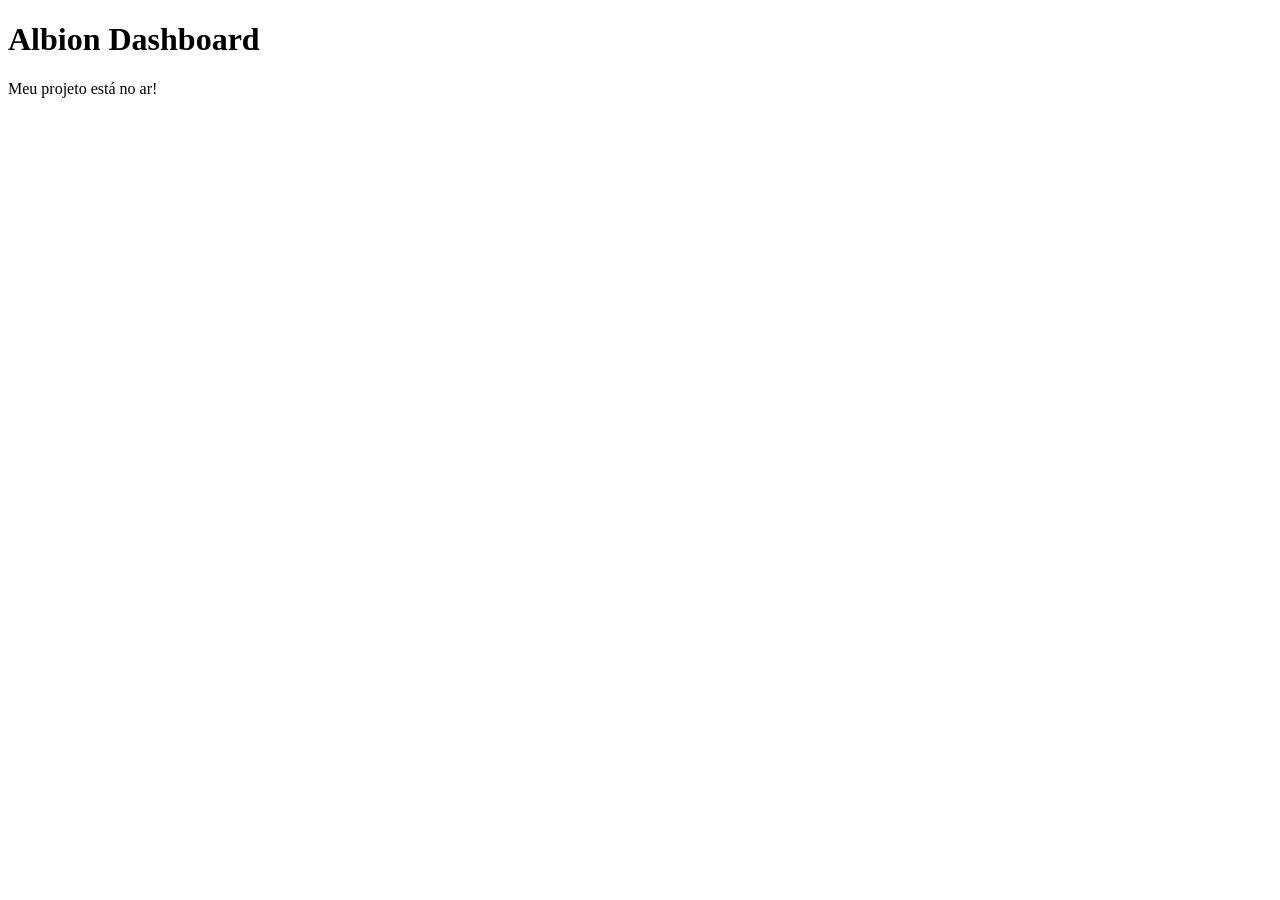
==== index.html @ a46859ca "primeira pagina" ====
<!DOCTYPE html>
<html lang="pt-BR">
<head>
  <meta charset="UTF-8">
  <meta name="viewport" content="width=device-width, initial-scale=1">
  <title>Albion Dashboard</title>
</head>
<body>
  <h1>Albion Dashboard</h1>
  <p>Meu projeto está no ar!</p>
</body>
</html>
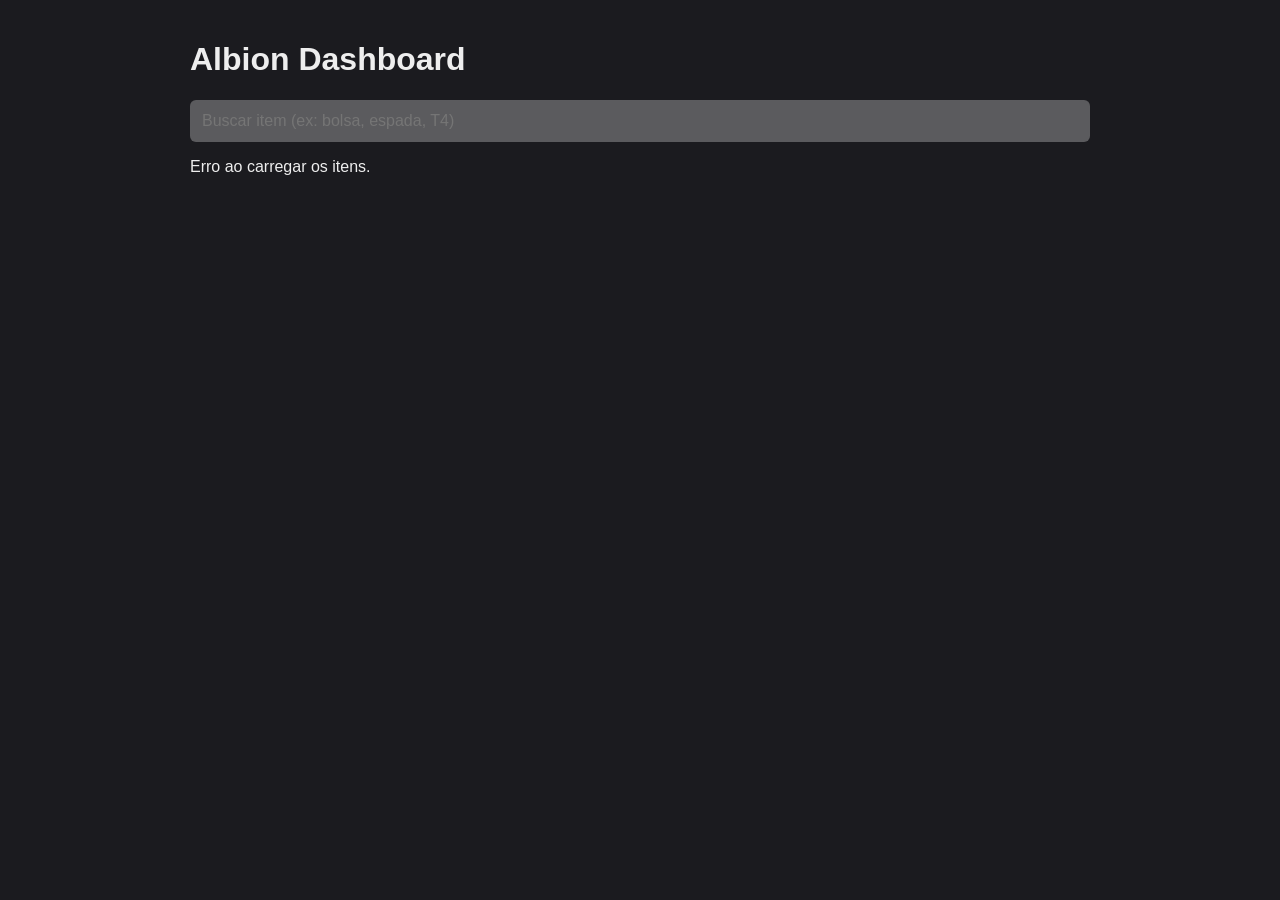
==== commit f2c06ec4: "Lista de Itens" ====
--- a/index.html
+++ b/index.html
@@ -4,9 +4,61 @@
   <meta charset="UTF-8">
   <meta name="viewport" content="width=device-width, initial-scale=1">
   <title>Albion Dashboard</title>
+  <style>
+    body { font-family: Arial, sans-serif; background: #1b1b1f; color: #eee; max-width: 900px; margin: 0 auto; padding: 20px; }
+    input { width: 100%; padding: 12px; font-size: 16px; border-radius: 6px; border: none; box-sizing: border-box; }
+    .item { display: flex; align-items: center; gap: 12px; padding: 8px; border-bottom: 1px solid #333; }
+    .item img { width: 48px; height: 48px; }
+    .id { color: #999; font-size: 12px; }
+  </style>
 </head>
 <body>
   <h1>Albion Dashboard</h1>
-  <p>Meu projeto está no ar!</p>
+  <input id="busca" placeholder="Buscar item (ex: bolsa, espada, T4)" disabled>
+  <p id="aviso">Carregando itens... (pode levar alguns segundos)</p>
+  <div id="lista"></div>
+
+  <script>
+    const URL_ITENS = "https://raw.githubusercontent.com/ao-data/ao-bin-dumps/master/formatted/items.json";
+    const campo = document.getElementById("busca");
+    const aviso = document.getElementById("aviso");
+    const lista = document.getElementById("lista");
+    let itens = [];
+
+    function nomeDoItem(item) {
+      const nomes = item.LocalizedNames;
+      if (!nomes) return item.UniqueName;
+      return nomes["PT-BR"] || nomes["EN-US"] || item.UniqueName;
+    }
+
+    function mostrar(texto) {
+      const t = texto.toLowerCase();
+      const achados = itens
+        .filter(i => (nomeDoItem(i) + " " + i.UniqueName).toLowerCase().includes(t))
+        .slice(0, 50);
+
+      lista.innerHTML = achados.map(i => `
+        <div class="item">
+          <img src="https://render.albiononline.com/v1/item/${i.UniqueName}.png?size=64" alt="">
+          <div>
+            <div>${nomeDoItem(i)}</div>
+            <div class="id">${i.UniqueName}</div>
+          </div>
+        </div>`).join("");
+
+      aviso.textContent = achados.length + " itens mostrados (máximo de 50)";
+    }
+
+    fetch(URL_ITENS)
+      .then(r => r.json())
+      .then(dados => {
+        itens = dados.filter(i => i.LocalizedNames);
+        campo.disabled = false;
+        mostrar("");
+      })
+      .catch(() => { aviso.textContent = "Erro ao carregar os itens."; });
+
+    campo.addEventListener("input", () => mostrar(campo.value));
+  </script>
 </body>
-</html>
+</html>
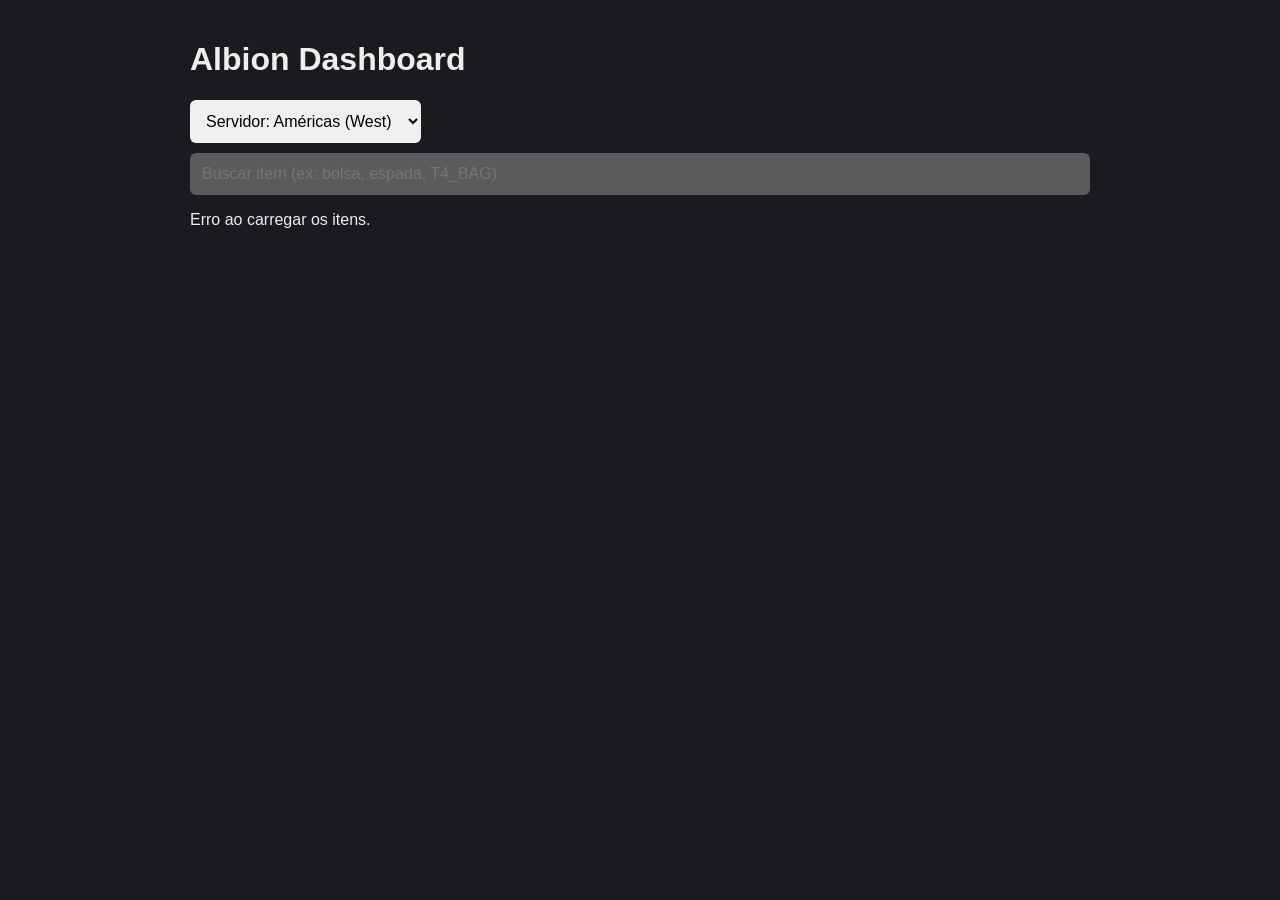
==== commit 7821e6b6: "Atualização lista de item" ====
--- a/index.html
+++ b/index.html
@@ -6,15 +6,31 @@
   <title>Albion Dashboard</title>
   <style>
     body { font-family: Arial, sans-serif; background: #1b1b1f; color: #eee; max-width: 900px; margin: 0 auto; padding: 20px; }
-    input { width: 100%; padding: 12px; font-size: 16px; border-radius: 6px; border: none; box-sizing: border-box; }
-    .item { display: flex; align-items: center; gap: 12px; padding: 8px; border-bottom: 1px solid #333; }
+    input, select { padding: 12px; font-size: 16px; border-radius: 6px; border: none; box-sizing: border-box; }
+    input { width: 100%; margin-top: 10px; }
+    .item { display: flex; align-items: center; gap: 12px; padding: 8px; border-bottom: 1px solid #333; cursor: pointer; }
+    .item:hover { background: #2a2a30; }
     .item img { width: 48px; height: 48px; }
     .id { color: #999; font-size: 12px; }
+    #precos { background: #25252b; border-radius: 8px; padding: 12px; margin: 16px 0; }
+    table { width: 100%; border-collapse: collapse; margin-top: 8px; }
+    th, td { text-align: left; padding: 6px 8px; border-bottom: 1px solid #333; }
+    th { color: #aaa; font-size: 13px; }
+    .melhor { color: #5fd068; font-weight: bold; }
+    .nota { color: #999; font-size: 12px; margin-top: 8px; }
   </style>
 </head>
 <body>
   <h1>Albion Dashboard</h1>
-  <input id="busca" placeholder="Buscar item (ex: bolsa, espada, T4)" disabled>
+
+  <select id="servidor">
+    <option value="west">Servidor: Américas (West)</option>
+    <option value="europe">Servidor: Europa</option>
+    <option value="east">Servidor: Ásia (East)</option>
+  </select>
+  <input id="busca" placeholder="Buscar item (ex: bolsa, espada, T4_BAG)" disabled>
+
+  <div id="precos" hidden></div>
   <p id="aviso">Carregando itens... (pode levar alguns segundos)</p>
   <div id="lista"></div>
 
@@ -23,12 +39,26 @@
     const campo = document.getElementById("busca");
     const aviso = document.getElementById("aviso");
     const lista = document.getElementById("lista");
+    const caixa = document.getElementById("precos");
     let itens = [];
 
     function nomeDoItem(item) {
       const nomes = item.LocalizedNames;
       if (!nomes) return item.UniqueName;
       return nomes["PT-BR"] || nomes["EN-US"] || item.UniqueName;
+    }
+
+    function formatar(n) {
+      return n > 0 ? n.toLocaleString("pt-BR") : "—";
+    }
+
+    function haQuanto(data) {
+      if (!data || data.startsWith("0001")) return "—";
+      const dt = new Date(data.endsWith("Z") ? data : data + "Z");
+      const min = Math.round((Date.now() - dt) / 60000);
+      if (min < 60) return min + " min";
+      if (min < 1440) return Math.round(min / 60) + " h";
+      return Math.round(min / 1440) + " d";
     }
 
     function mostrar(texto) {
@@ -38,7 +68,7 @@
         .slice(0, 50);
 
       lista.innerHTML = achados.map(i => `
-        <div class="item">
+        <div class="item" data-id="${i.UniqueName}">
           <img src="https://render.albiononline.com/v1/item/${i.UniqueName}.png?size=64" alt="">
           <div>
             <div>${nomeDoItem(i)}</div>
@@ -46,7 +76,53 @@
           </div>
         </div>`).join("");
 
-      aviso.textContent = achados.length + " itens mostrados (máximo de 50)";
+      aviso.textContent = achados.length + " itens mostrados (máximo de 50). Clique em um item para ver os preços.";
+    }
+
+    async function carregarPrecos(id) {
+      const item = itens.find(i => i.UniqueName === id);
+      const servidor = document.getElementById("servidor").value;
+      caixa.hidden = false;
+      caixa.innerHTML = "Buscando preços...";
+      caixa.scrollIntoView({ behavior: "smooth" });
+
+      try {
+        const url = `https://${servidor}.albion-online-data.com/api/v2/stats/prices/${id}.json?qualities=1`;
+        const resposta = await fetch(url);
+        const dados = await resposta.json();
+        const linhas = dados.filter(d => d.sell_price_min > 0 || d.buy_price_max > 0);
+
+        if (linhas.length === 0) {
+          caixa.innerHTML = `<h2>${nomeDoItem(item)}</h2><p>Sem preços registrados para este item neste servidor.</p>`;
+          return;
+        }
+
+        const menorVenda = Math.min(...linhas.filter(d => d.sell_price_min > 0).map(d => d.sell_price_min));
+        const maiorCompra = Math.max(...linhas.map(d => d.buy_price_max));
+
+        linhas.sort((a, b) => a.city.localeCompare(b.city));
+
+        caixa.innerHTML = `
+          <h2>${nomeDoItem(item)} <span class="id">${id}</span></h2>
+          <table>
+            <tr>
+              <th>Cidade</th>
+              <th>Venda (menor)</th><th>Atualizado</th>
+              <th>Compra (maior)</th><th>Atualizado</th>
+            </tr>
+            ${linhas.map(d => `
+              <tr>
+                <td>${d.city}</td>
+                <td class="${d.sell_price_min === menorVenda ? "melhor" : ""}">${formatar(d.sell_price_min)}</td>
+                <td>${haQuanto(d.sell_price_min_date)}</td>
+                <td class="${d.buy_price_max === maiorCompra ? "melhor" : ""}">${formatar(d.buy_price_max)}</td>
+                <td>${haQuanto(d.buy_price_max_date)}</td>
+              </tr>`).join("")}
+          </table>
+          <p class="nota">Qualidade normal. Verde: menor preço de venda (onde comprar) e maior preço de compra (onde vender). Os preços são enviados por jogadores, então confira a coluna "Atualizado".</p>`;
+      } catch (erro) {
+        caixa.innerHTML = "Erro ao buscar os preços. Tente novamente.";
+      }
     }
 
     fetch(URL_ITENS)
@@ -59,6 +135,11 @@
       .catch(() => { aviso.textContent = "Erro ao carregar os itens."; });
 
     campo.addEventListener("input", () => mostrar(campo.value));
+
+    lista.addEventListener("click", (e) => {
+      const alvo = e.target.closest(".item");
+      if (alvo) carregarPrecos(alvo.dataset.id);
+    });
   </script>
 </body>
 </html>
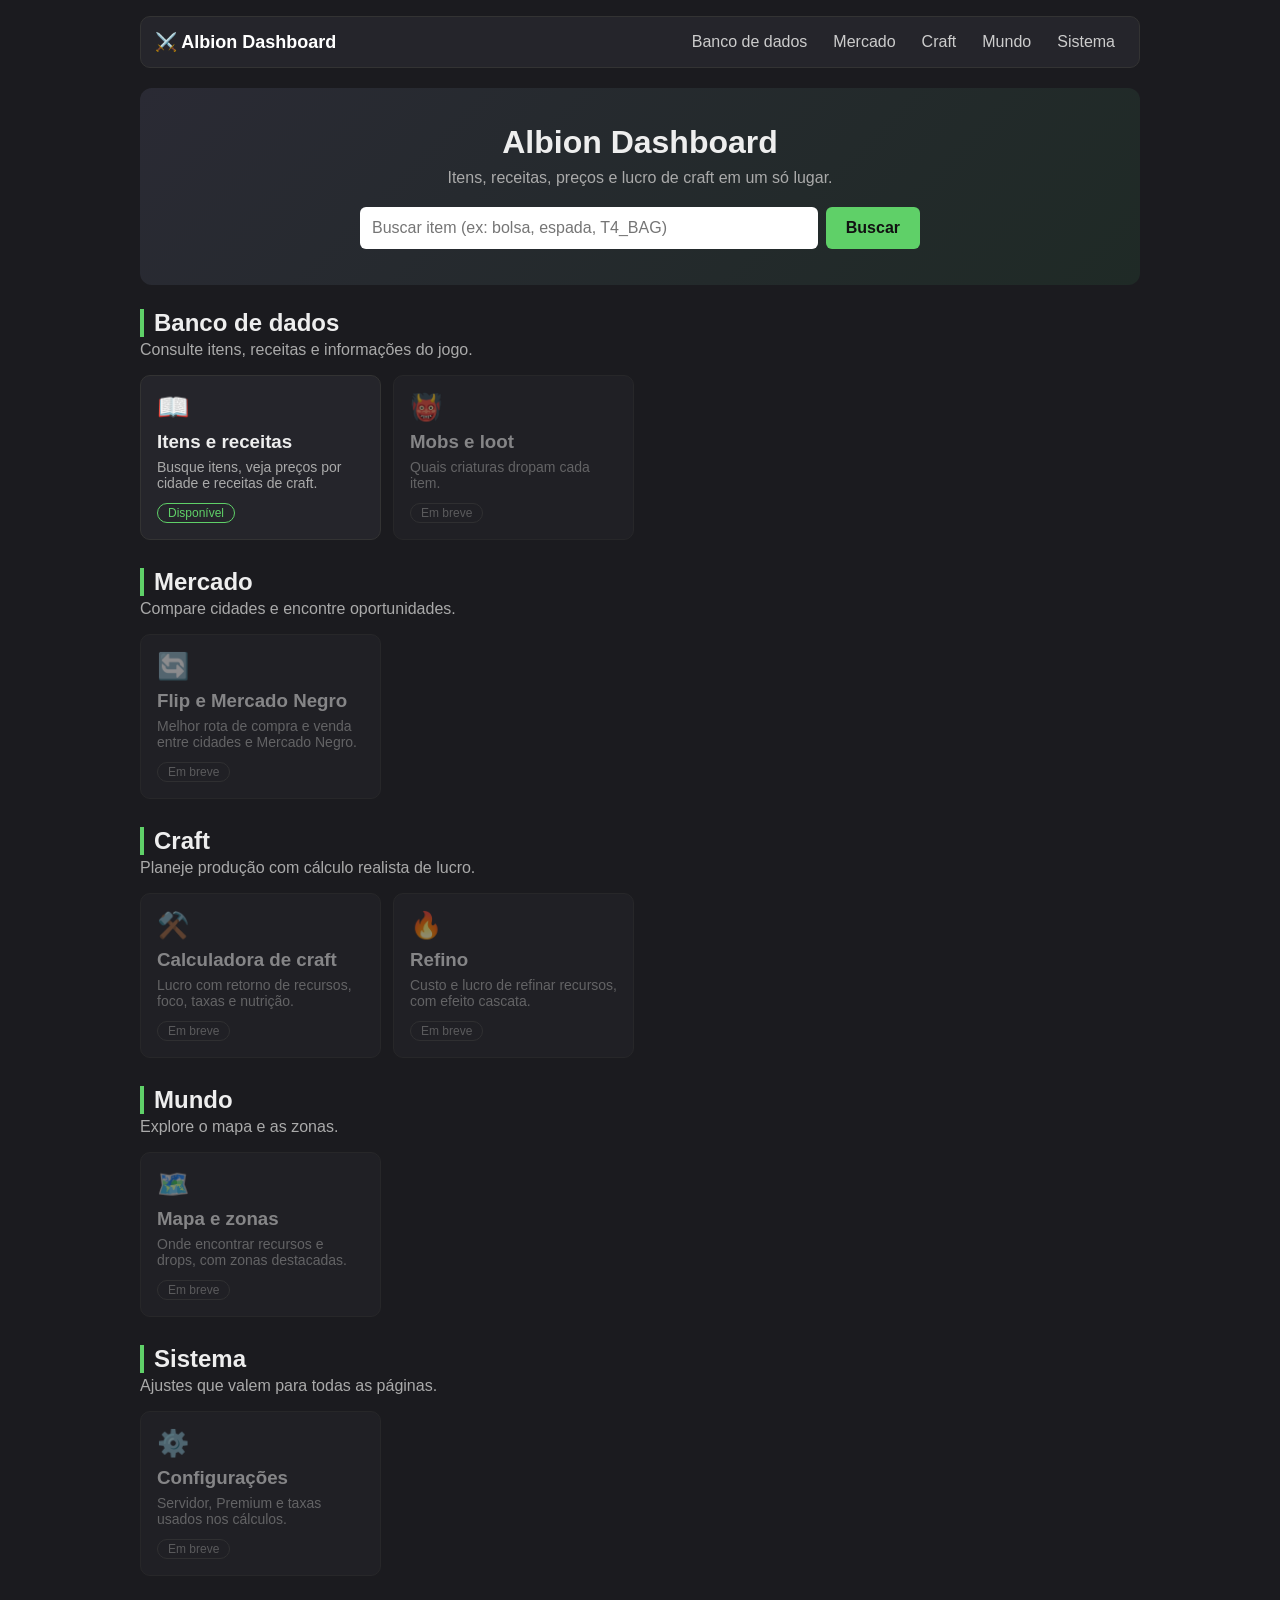
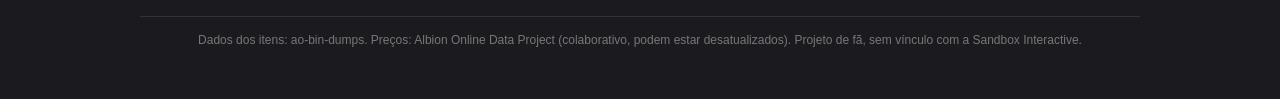
==== commit aae264bb: "Ajustado Diretórios" ====
--- a/index.html
+++ b/index.html
@@ -4,142 +4,32 @@
   <meta charset="UTF-8">
   <meta name="viewport" content="width=device-width, initial-scale=1">
   <title>Albion Dashboard</title>
-  <style>
-    body { font-family: Arial, sans-serif; background: #1b1b1f; color: #eee; max-width: 900px; margin: 0 auto; padding: 20px; }
-    input, select { padding: 12px; font-size: 16px; border-radius: 6px; border: none; box-sizing: border-box; }
-    input { width: 100%; margin-top: 10px; }
-    .item { display: flex; align-items: center; gap: 12px; padding: 8px; border-bottom: 1px solid #333; cursor: pointer; }
-    .item:hover { background: #2a2a30; }
-    .item img { width: 48px; height: 48px; }
-    .id { color: #999; font-size: 12px; }
-    #precos { background: #25252b; border-radius: 8px; padding: 12px; margin: 16px 0; }
-    table { width: 100%; border-collapse: collapse; margin-top: 8px; }
-    th, td { text-align: left; padding: 6px 8px; border-bottom: 1px solid #333; }
-    th { color: #aaa; font-size: 13px; }
-    .melhor { color: #5fd068; font-weight: bold; }
-    .nota { color: #999; font-size: 12px; margin-top: 8px; }
-  </style>
+  <link rel="stylesheet" href="css/estilo.css">
 </head>
 <body>
-  <h1>Albion Dashboard</h1>
+  <nav id="menu"></nav>
 
-  <select id="servidor">
-    <option value="west">Servidor: Américas (West)</option>
-    <option value="europe">Servidor: Europa</option>
-    <option value="east">Servidor: Ásia (East)</option>
-  </select>
-  <input id="busca" placeholder="Buscar item (ex: bolsa, espada, T4_BAG)" disabled>
+  <section class="hero">
+    <h1>Albion Dashboard</h1>
+    <p>Itens, receitas, preços e lucro de craft em um só lugar.</p>
+    <form id="formBusca" class="busca-hero">
+      <input id="buscaHome" placeholder="Buscar item (ex: bolsa, espada, T4_BAG)" autocomplete="off">
+      <button type="submit">Buscar</button>
+    </form>
+  </section>
 
-  <div id="precos" hidden></div>
-  <p id="aviso">Carregando itens... (pode levar alguns segundos)</p>
-  <div id="lista"></div>
+  <main id="secoes"></main>
 
+  <p class="rodape">
+    Dados dos itens: ao-bin-dumps. Preços: Albion Online Data Project (colaborativo, podem estar desatualizados).
+    Projeto de fã, sem vínculo com a Sandbox Interactive.
+  </p>
+
+  <script src="js/comum.js"></script>
   <script>
-    const URL_ITENS = "https://raw.githubusercontent.com/ao-data/ao-bin-dumps/master/formatted/items.json";
-    const campo = document.getElementById("busca");
-    const aviso = document.getElementById("aviso");
-    const lista = document.getElementById("lista");
-    const caixa = document.getElementById("precos");
-    let itens = [];
-
-    function nomeDoItem(item) {
-      const nomes = item.LocalizedNames;
-      if (!nomes) return item.UniqueName;
-      return nomes["PT-BR"] || nomes["EN-US"] || item.UniqueName;
-    }
-
-    function formatar(n) {
-      return n > 0 ? n.toLocaleString("pt-BR") : "—";
-    }
-
-    function haQuanto(data) {
-      if (!data || data.startsWith("0001")) return "—";
-      const dt = new Date(data.endsWith("Z") ? data : data + "Z");
-      const min = Math.round((Date.now() - dt) / 60000);
-      if (min < 60) return min + " min";
-      if (min < 1440) return Math.round(min / 60) + " h";
-      return Math.round(min / 1440) + " d";
-    }
-
-    function mostrar(texto) {
-      const t = texto.toLowerCase();
-      const achados = itens
-        .filter(i => (nomeDoItem(i) + " " + i.UniqueName).toLowerCase().includes(t))
-        .slice(0, 50);
-
-      lista.innerHTML = achados.map(i => `
-        <div class="item" data-id="${i.UniqueName}">
-          <img src="https://render.albiononline.com/v1/item/${i.UniqueName}.png?size=64" alt="">
-          <div>
-            <div>${nomeDoItem(i)}</div>
-            <div class="id">${i.UniqueName}</div>
-          </div>
-        </div>`).join("");
-
-      aviso.textContent = achados.length + " itens mostrados (máximo de 50). Clique em um item para ver os preços.";
-    }
-
-    async function carregarPrecos(id) {
-      const item = itens.find(i => i.UniqueName === id);
-      const servidor = document.getElementById("servidor").value;
-      caixa.hidden = false;
-      caixa.innerHTML = "Buscando preços...";
-      caixa.scrollIntoView({ behavior: "smooth" });
-
-      try {
-        const url = `https://${servidor}.albion-online-data.com/api/v2/stats/prices/${id}.json?qualities=1`;
-        const resposta = await fetch(url);
-        const dados = await resposta.json();
-        const linhas = dados.filter(d => d.sell_price_min > 0 || d.buy_price_max > 0);
-
-        if (linhas.length === 0) {
-          caixa.innerHTML = `<h2>${nomeDoItem(item)}</h2><p>Sem preços registrados para este item neste servidor.</p>`;
-          return;
-        }
-
-        const menorVenda = Math.min(...linhas.filter(d => d.sell_price_min > 0).map(d => d.sell_price_min));
-        const maiorCompra = Math.max(...linhas.map(d => d.buy_price_max));
-
-        linhas.sort((a, b) => a.city.localeCompare(b.city));
-
-        caixa.innerHTML = `
-          <h2>${nomeDoItem(item)} <span class="id">${id}</span></h2>
-          <table>
-            <tr>
-              <th>Cidade</th>
-              <th>Venda (menor)</th><th>Atualizado</th>
-              <th>Compra (maior)</th><th>Atualizado</th>
-            </tr>
-            ${linhas.map(d => `
-              <tr>
-                <td>${d.city}</td>
-                <td class="${d.sell_price_min === menorVenda ? "melhor" : ""}">${formatar(d.sell_price_min)}</td>
-                <td>${haQuanto(d.sell_price_min_date)}</td>
-                <td class="${d.buy_price_max === maiorCompra ? "melhor" : ""}">${formatar(d.buy_price_max)}</td>
-                <td>${haQuanto(d.buy_price_max_date)}</td>
-              </tr>`).join("")}
-          </table>
-          <p class="nota">Qualidade normal. Verde: menor preço de venda (onde comprar) e maior preço de compra (onde vender). Os preços são enviados por jogadores, então confira a coluna "Atualizado".</p>`;
-      } catch (erro) {
-        caixa.innerHTML = "Erro ao buscar os preços. Tente novamente.";
-      }
-    }
-
-    fetch(URL_ITENS)
-      .then(r => r.json())
-      .then(dados => {
-        itens = dados.filter(i => i.LocalizedNames);
-        campo.disabled = false;
-        mostrar("");
-      })
-      .catch(() => { aviso.textContent = "Erro ao carregar os itens."; });
-
-    campo.addEventListener("input", () => mostrar(campo.value));
-
-    lista.addEventListener("click", (e) => {
-      const alvo = e.target.closest(".item");
-      if (alvo) carregarPrecos(alvo.dataset.id);
-    });
+    montarMenu("index");
+    montarSecoes();
+    iniciarBuscaHome();
   </script>
 </body>
 </html>
--- a/css/estilo.css
+++ b/css/estilo.css
@@ -0,0 +1,52 @@
+body { font-family: Arial, sans-serif; background: #1b1b1f; color: #eee; max-width: 1000px; margin: 0 auto; padding: 16px 20px 40px; }
+h1 { margin-top: 0; }
+.sub { color: #aaa; margin-top: 0; }
+
+/* Barra superior */
+#menu { display: flex; flex-wrap: wrap; align-items: center; justify-content: space-between; gap: 10px; background: #25252b; border: 1px solid #333; border-radius: 10px; padding: 10px 14px; margin-bottom: 20px; }
+#menu .marca { font-weight: bold; font-size: 18px; color: #fff; text-decoration: none; }
+#menu .links { display: flex; flex-wrap: wrap; gap: 6px; }
+#menu .links a { color: #ccc; text-decoration: none; padding: 6px 10px; border-radius: 6px; }
+#menu .links a:hover, #menu .links a.ativo { background: #3a3a44; color: #fff; }
+
+/* Destaque com busca */
+.hero { text-align: center; padding: 36px 12px; margin-bottom: 24px; border-radius: 12px; background: linear-gradient(135deg, #2a2a34, #1f2a26); }
+.hero h1 { font-size: 32px; margin-bottom: 8px; }
+.hero p { color: #aaa; margin: 0 0 20px; }
+.busca-hero { display: flex; gap: 8px; max-width: 560px; margin: 0 auto; }
+.busca-hero input { flex: 1; width: auto; margin: 0; }
+.busca-hero button { padding: 12px 20px; font-size: 16px; border: none; border-radius: 6px; background: #5fd068; color: #111; font-weight: bold; cursor: pointer; }
+
+/* Seções e cards */
+.secao { margin-bottom: 28px; scroll-margin-top: 16px; }
+.secao h2 { margin-bottom: 4px; border-left: 4px solid #5fd068; padding-left: 10px; }
+.cards { display: grid; grid-template-columns: repeat(auto-fill, minmax(230px, 1fr)); gap: 12px; margin-top: 12px; }
+.card { display: block; background: #25252b; border: 1px solid #333; border-radius: 10px; padding: 16px; color: #eee; text-decoration: none; }
+a.card:hover { border-color: #5fd068; background: #2a2a30; }
+.card .icone { font-size: 26px; }
+.card h3 { margin: 8px 0 6px; }
+.card p { margin: 0; color: #aaa; font-size: 14px; }
+.card.em-breve { opacity: 0.5; }
+.etiqueta { display: inline-block; margin-top: 12px; font-size: 12px; color: #999; border: 1px solid #444; border-radius: 20px; padding: 2px 10px; }
+.etiqueta.ok { color: #5fd068; border-color: #5fd068; }
+
+.rodape { color: #777; font-size: 12px; text-align: center; margin-top: 40px; border-top: 1px solid #333; padding-top: 16px; }
+
+/* Formulários */
+input, select { padding: 12px; font-size: 16px; border-radius: 6px; border: none; box-sizing: border-box; margin: 0 6px 6px 0; }
+input { width: 100%; }
+
+/* Lista de itens */
+.item { display: flex; align-items: center; gap: 12px; padding: 8px; border-bottom: 1px solid #333; cursor: pointer; }
+.item:hover { background: #2a2a30; }
+.item img { width: 48px; height: 48px; }
+.id { color: #999; font-size: 12px; }
+
+/* Caixas e tabelas */
+.caixa { background: #25252b; border-radius: 8px; padding: 12px; margin: 16px 0; }
+table { width: 100%; border-collapse: collapse; margin-top: 8px; }
+th, td { text-align: left; padding: 6px 8px; border-bottom: 1px solid #333; }
+th { color: #aaa; font-size: 13px; }
+td img { width: 28px; height: 28px; vertical-align: middle; margin-right: 6px; }
+.melhor { color: #5fd068; font-weight: bold; }
+.nota { color: #999; font-size: 12px; margin-top: 8px; }
